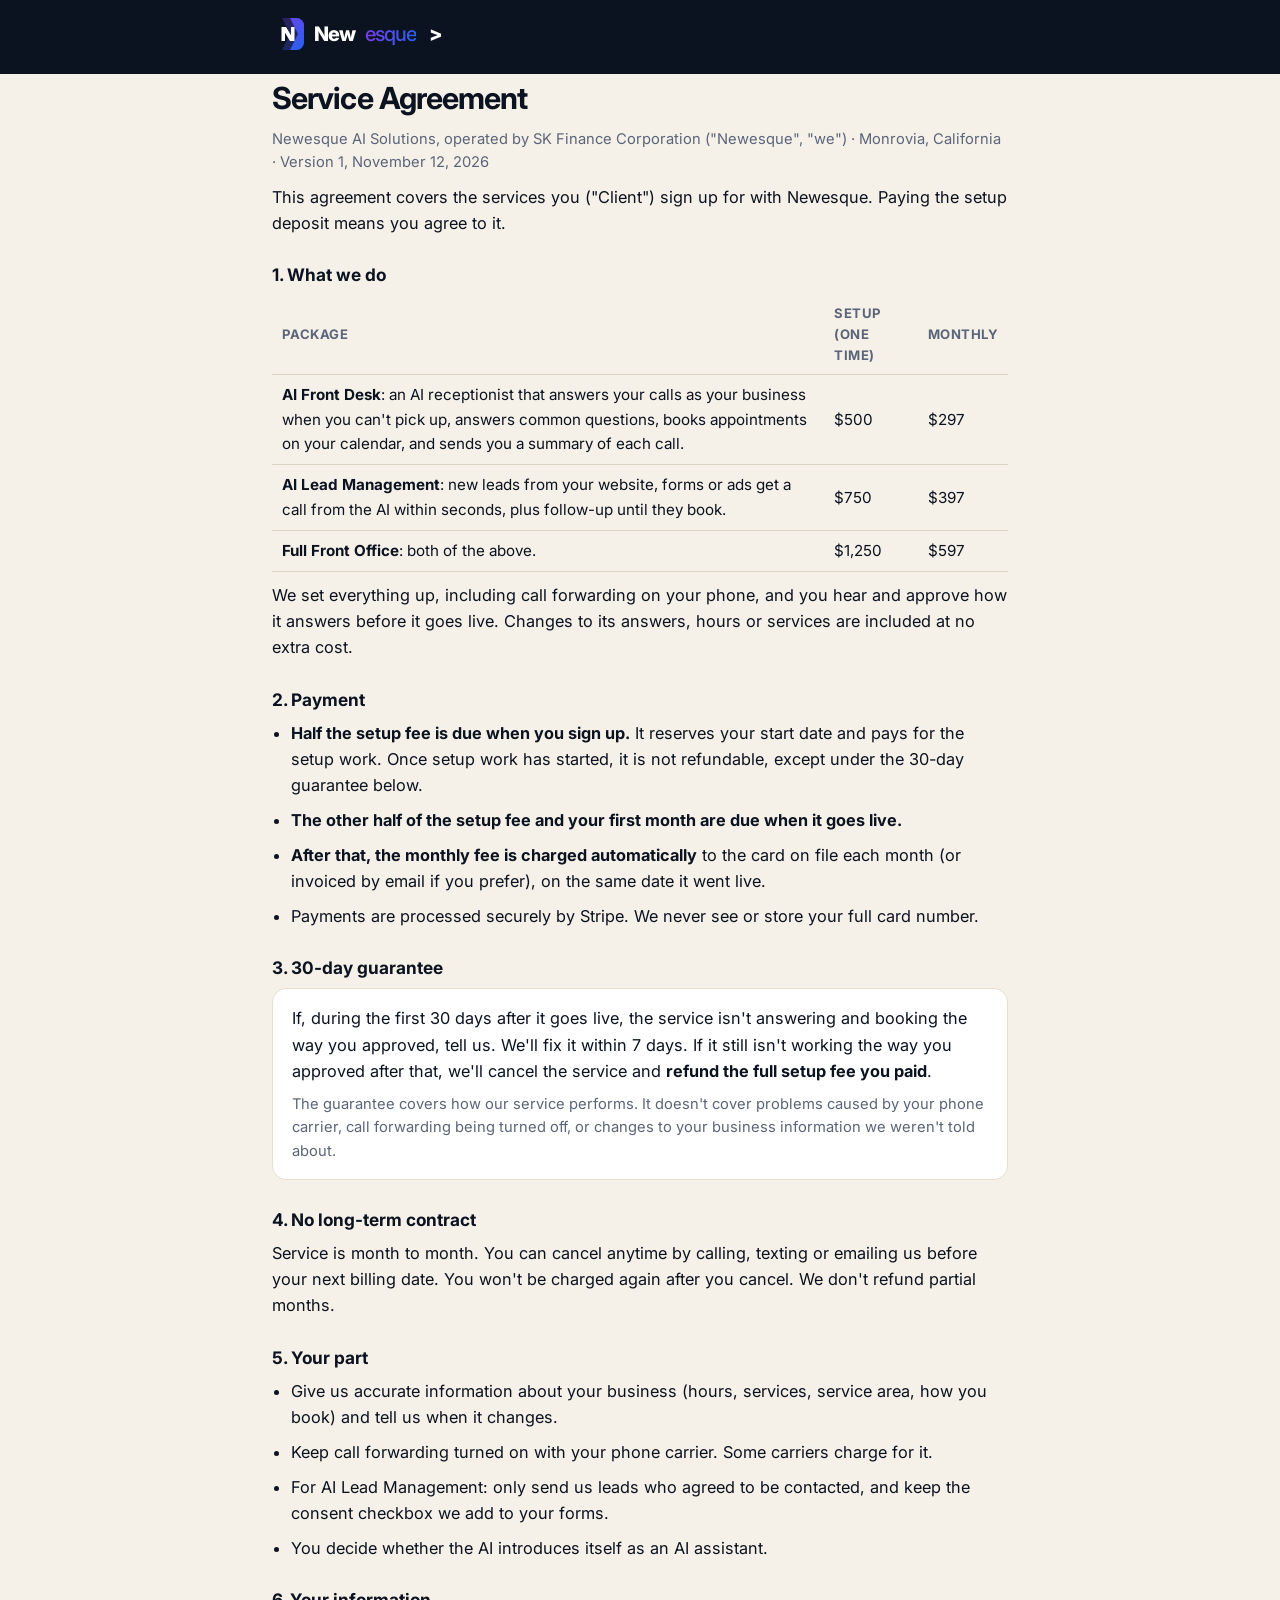
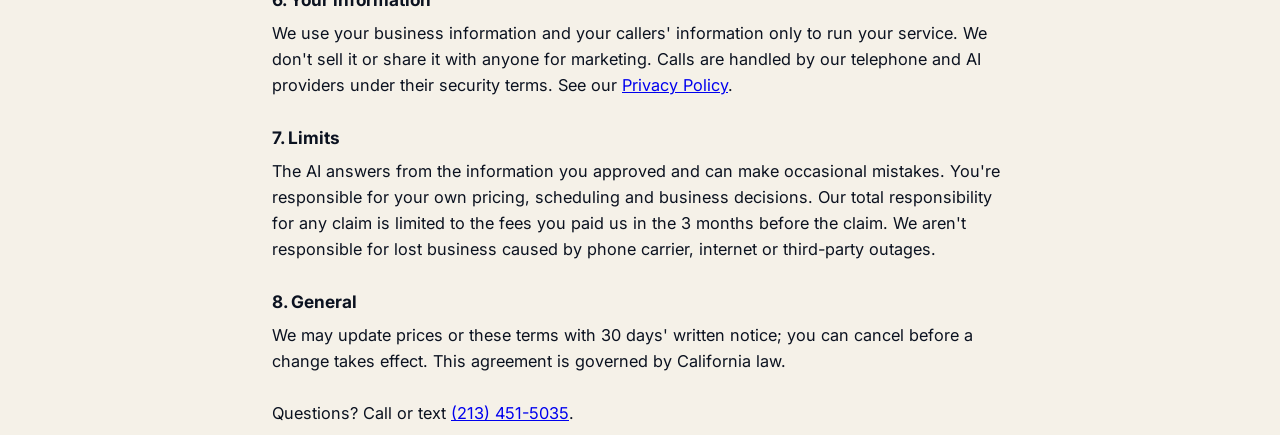
==== agreement.html @ 80cfbcbc "Service agreement page, About section, 30-day guarantee FAQ Co-Authored-By: Claude Opus 5.5 <noreply" ====
<!doctype html>
<html lang="en">
<head>
<meta charset="utf-8">
<meta name="viewport" content="width=device-width, initial-scale=1">
<title>Service Agreement · Newesque AI Solutions</title>
<link rel="icon" href="assets/logo/newesque-icon.svg">
<link href="https://fonts.googleapis.com/css2?family=Inter:wght@400;600;800&display=swap" rel="stylesheet">
<style>
  body { margin: 0; font-family: Inter, -apple-system, Arial, sans-serif; background: #f5f1e8; color: #0b1220; font-size: 1.02rem; line-height: 1.6; }
  header { background: #0b1220; padding: 1.1rem 0; }
  .wrap { max-width: 46rem; margin: 0 auto; padding: 0 1.25rem; }
  header a { color: #fff; text-decoration: none; display: inline-flex; align-items: center; gap: .6rem; font-weight: 800; font-size: 1.25rem; letter-spacing: -.045em; }
  .es { font-weight: 500; background: linear-gradient(100deg, #7c3aed, #2563eb); -webkit-background-clip: text; background-clip: text; color: transparent; }
  main { padding: 2.2rem 0 3rem; }
  h1 { font-size: 1.9rem; letter-spacing: -.03em; margin: 0 0 .3rem; }
  h2 { font-size: 1.08rem; margin: 1.6rem 0 .4rem; }
  p, li { margin: 0 0 .55rem; }
  ul { padding-left: 1.2rem; margin: 0 0 .55rem; }
  .muted { color: #5b6478; font-size: .92rem; }
  table { width: 100%; border-collapse: collapse; margin: .4rem 0 .6rem; font-size: .95rem; }
  th, td { text-align: left; padding: .5rem .6rem; border-bottom: 1px solid #ddd5c4; }
  th { font-size: .82rem; text-transform: uppercase; letter-spacing: .04em; color: #5b6478; }
  .box { background: #fff; border: 1px solid #e6dfd0; border-radius: 14px; padding: 1rem 1.2rem; }
  @media print { header { display: none; } body { background: #fff; } }
</style>
</head>
<body>
<header><div class="wrap"><a href="index.html"><img src="assets/logo/newesque-icon.svg" alt="" width="32" height="32">New<span class="es">esque</span>&nbsp;&gt;</a></div></header>
<main class="wrap">
  <h1>Service Agreement</h1>
  <p class="muted">Newesque AI Solutions, operated by SK Finance Corporation ("Newesque", "we") · Monrovia, California · Version 1, November 12, 2026</p>

  <p>This agreement covers the services you ("Client") sign up for with Newesque. Paying the setup deposit means you agree to it.</p>

  <h2>1. What we do</h2>
  <table>
    <tr><th>Package</th><th>Setup (one time)</th><th>Monthly</th></tr>
    <tr><td><b>AI Front Desk</b>: an AI receptionist that answers your calls as your business when you can't pick up, answers common questions, books appointments on your calendar, and sends you a summary of each call.</td><td>$500</td><td>$297</td></tr>
    <tr><td><b>AI Lead Management</b>: new leads from your website, forms or ads get a call from the AI within seconds, plus follow-up until they book.</td><td>$750</td><td>$397</td></tr>
    <tr><td><b>Full Front Office</b>: both of the above.</td><td>$1,250</td><td>$597</td></tr>
  </table>
  <p>We set everything up, including call forwarding on your phone, and you hear and approve how it answers before it goes live. Changes to its answers, hours or services are included at no extra cost.</p>

  <h2>2. Payment</h2>
  <ul>
    <li><b>Half the setup fee is due when you sign up.</b> It reserves your start date and pays for the setup work. Once setup work has started, it is not refundable, except under the 30-day guarantee below.</li>
    <li><b>The other half of the setup fee and your first month are due when it goes live.</b></li>
    <li><b>After that, the monthly fee is charged automatically</b> to the card on file each month (or invoiced by email if you prefer), on the same date it went live.</li>
    <li>Payments are processed securely by Stripe. We never see or store your full card number.</li>
  </ul>

  <h2>3. 30-day guarantee</h2>
  <div class="box">
    <p>If, during the first 30 days after it goes live, the service isn't answering and booking the way you approved, tell us. We'll fix it within 7 days. If it still isn't working the way you approved after that, we'll cancel the service and <b>refund the full setup fee you paid</b>.</p>
    <p class="muted" style="margin:0">The guarantee covers how our service performs. It doesn't cover problems caused by your phone carrier, call forwarding being turned off, or changes to your business information we weren't told about.</p>
  </div>

  <h2>4. No long-term contract</h2>
  <p>Service is month to month. You can cancel anytime by calling, texting or emailing us before your next billing date. You won't be charged again after you cancel. We don't refund partial months.</p>

  <h2>5. Your part</h2>
  <ul>
    <li>Give us accurate information about your business (hours, services, service area, how you book) and tell us when it changes.</li>
    <li>Keep call forwarding turned on with your phone carrier. Some carriers charge for it.</li>
    <li>For AI Lead Management: only send us leads who agreed to be contacted, and keep the consent checkbox we add to your forms.</li>
    <li>You decide whether the AI introduces itself as an AI assistant.</li>
  </ul>

  <h2>6. Your information</h2>
  <p>We use your business information and your callers' information only to run your service. We don't sell it or share it with anyone for marketing. Calls are handled by our telephone and AI providers under their security terms. See our <a href="privacy.html">Privacy Policy</a>.</p>

  <h2>7. Limits</h2>
  <p>The AI answers from the information you approved and can make occasional mistakes. You're responsible for your own pricing, scheduling and business decisions. Our total responsibility for any claim is limited to the fees you paid us in the 3 months before the claim. We aren't responsible for lost business caused by phone carrier, internet or third-party outages.</p>

  <h2>8. General</h2>
  <p>We may update prices or these terms with 30 days' written notice; you can cancel before a change takes effect. This agreement is governed by California law.</p>

  <p style="margin-top:1.6rem">Questions? Call or text <a href="tel:+12134515035">(213) 451-5035</a>.</p>
</main>
</body>
</html>
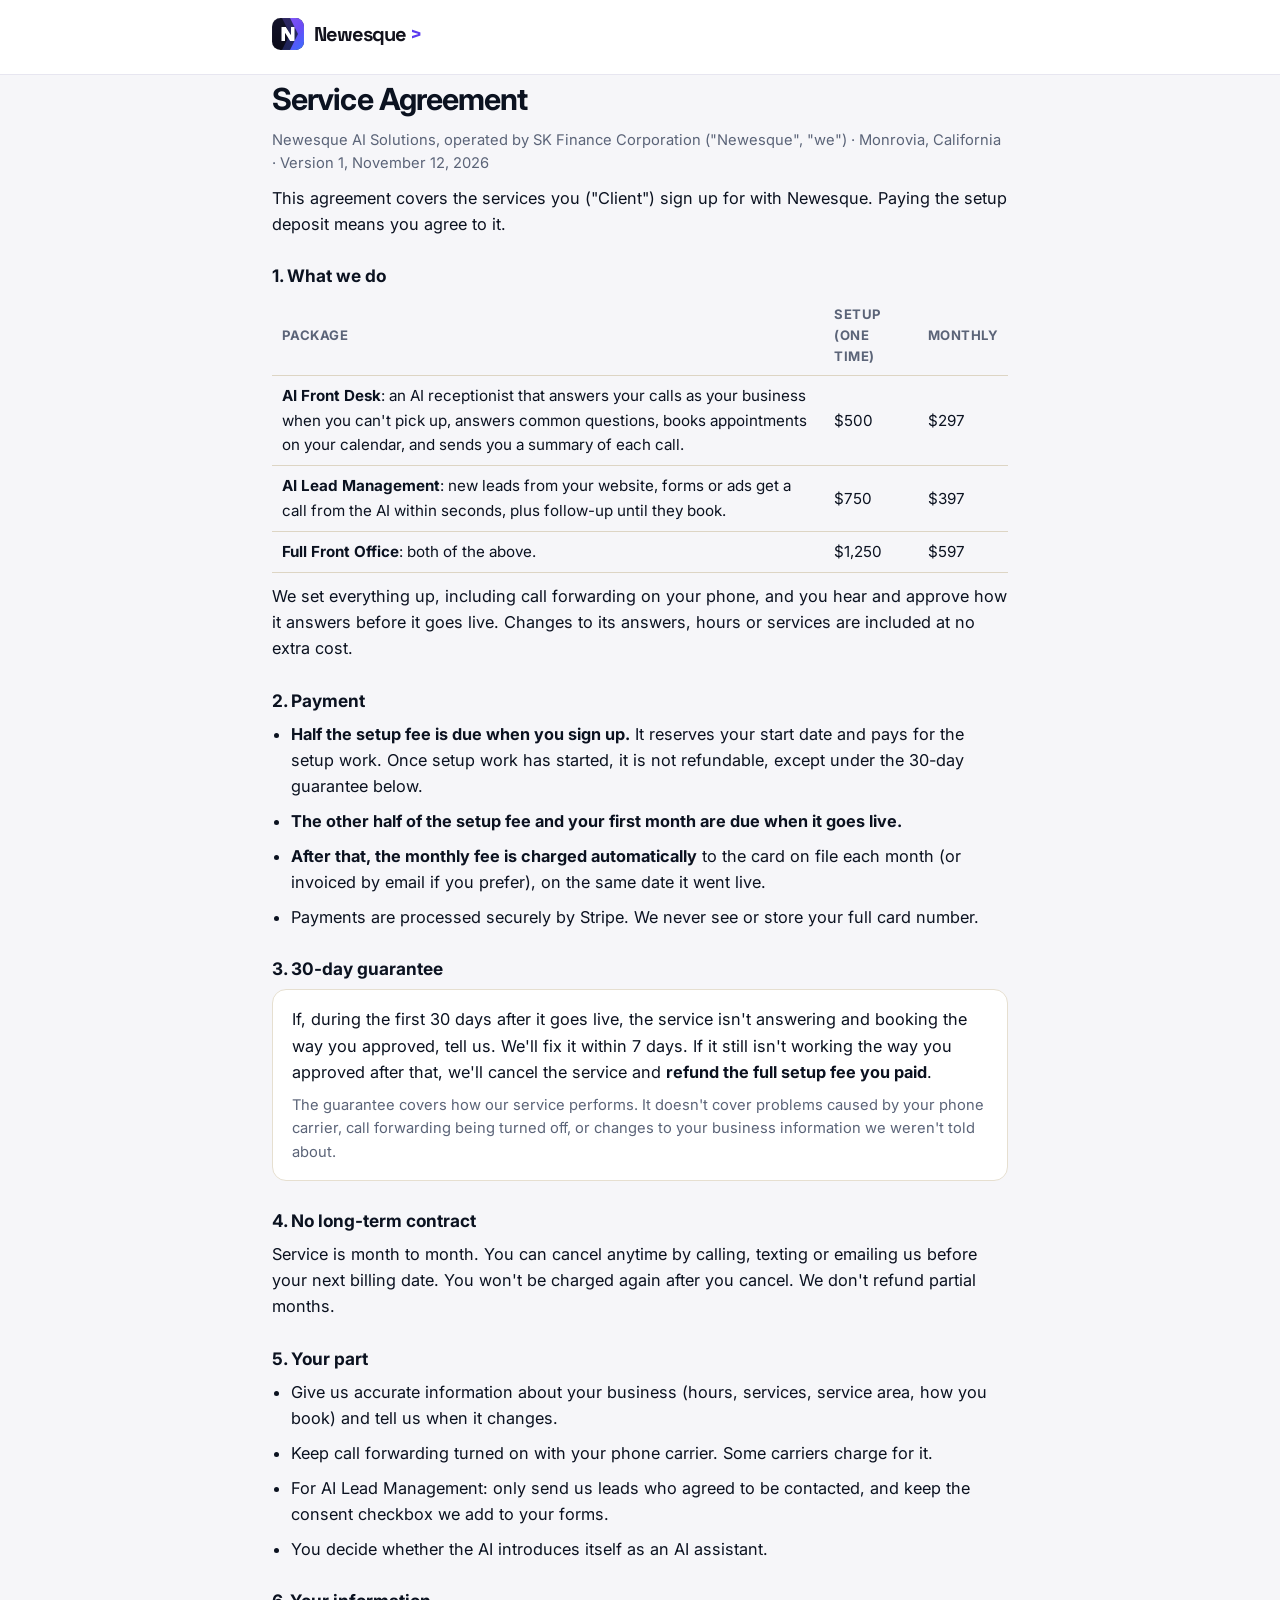
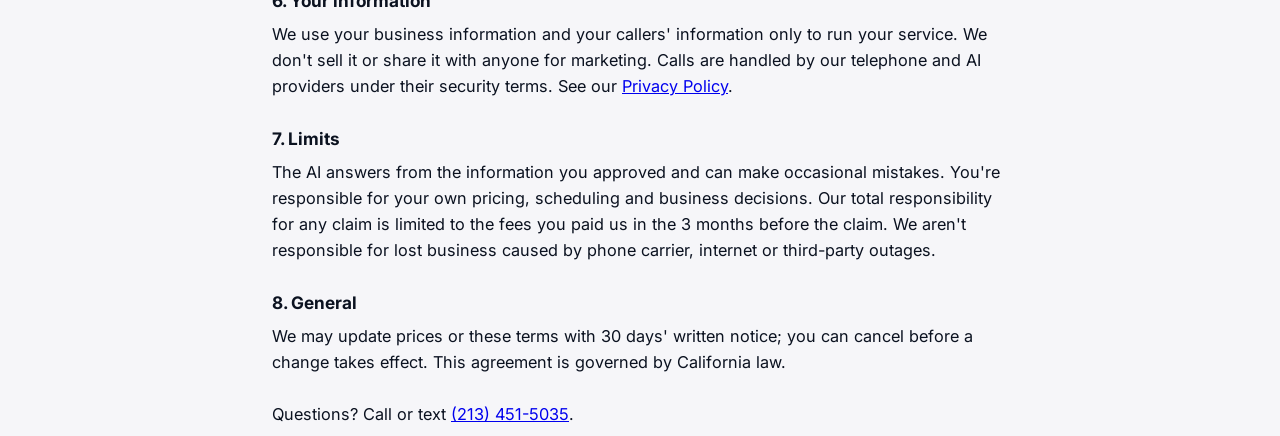
==== commit 76a1382e: "Redesign the site: new layout, motion and refreshed logo New light, glassy design with animated wave" ====
--- a/agreement.html
+++ b/agreement.html
@@ -5,13 +5,13 @@
 <meta name="viewport" content="width=device-width, initial-scale=1">
 <title>Service Agreement · Newesque AI Solutions</title>
 <link rel="icon" href="assets/logo/newesque-icon.svg">
-<link href="https://fonts.googleapis.com/css2?family=Inter:wght@400;600;800&display=swap" rel="stylesheet">
+<link href="https://fonts.googleapis.com/css2?family=Space+Grotesk:wght@700&family=Inter:wght@400;600;800&display=swap" rel="stylesheet">
 <style>
-  body { margin: 0; font-family: Inter, -apple-system, Arial, sans-serif; background: #f5f1e8; color: #0b1220; font-size: 1.02rem; line-height: 1.6; }
-  header { background: #0b1220; padding: 1.1rem 0; }
+  body { margin: 0; font-family: Inter, -apple-system, Arial, sans-serif; background: #f6f6f9; color: #0b1220; font-size: 1.02rem; line-height: 1.6; }
+  header { background: #fff; border-bottom: 1px solid #e7e6f0; padding: 1.1rem 0; }
   .wrap { max-width: 46rem; margin: 0 auto; padding: 0 1.25rem; }
-  header a { color: #fff; text-decoration: none; display: inline-flex; align-items: center; gap: .6rem; font-weight: 800; font-size: 1.25rem; letter-spacing: -.045em; }
-  .es { font-weight: 500; background: linear-gradient(100deg, #7c3aed, #2563eb); -webkit-background-clip: text; background-clip: text; color: transparent; }
+  header a { color: #12121c; font-family: "Space Grotesk", Inter, sans-serif; text-decoration: none; display: inline-flex; align-items: center; gap: .6rem; font-weight: 800; font-size: 1.25rem; letter-spacing: -.045em; }
+  .es { color: inherit; } .gt, .chev { color: #5b3bef; margin-left: -.35rem; }
   main { padding: 2.2rem 0 3rem; }
   h1 { font-size: 1.9rem; letter-spacing: -.03em; margin: 0 0 .3rem; }
   h2 { font-size: 1.08rem; margin: 1.6rem 0 .4rem; }
@@ -26,7 +26,7 @@
 </style>
 </head>
 <body>
-<header><div class="wrap"><a href="index.html"><img src="assets/logo/newesque-icon.svg" alt="" width="32" height="32">New<span class="es">esque</span>&nbsp;&gt;</a></div></header>
+<header><div class="wrap"><a href="index.html"><img src="assets/logo/newesque-icon.svg" alt="" width="32" height="32">Newesque<span class="chev">&gt;</span></a></div></header>
 <main class="wrap">
   <h1>Service Agreement</h1>
   <p class="muted">Newesque AI Solutions, operated by SK Finance Corporation ("Newesque", "we") · Monrovia, California · Version 1, November 12, 2026</p>
